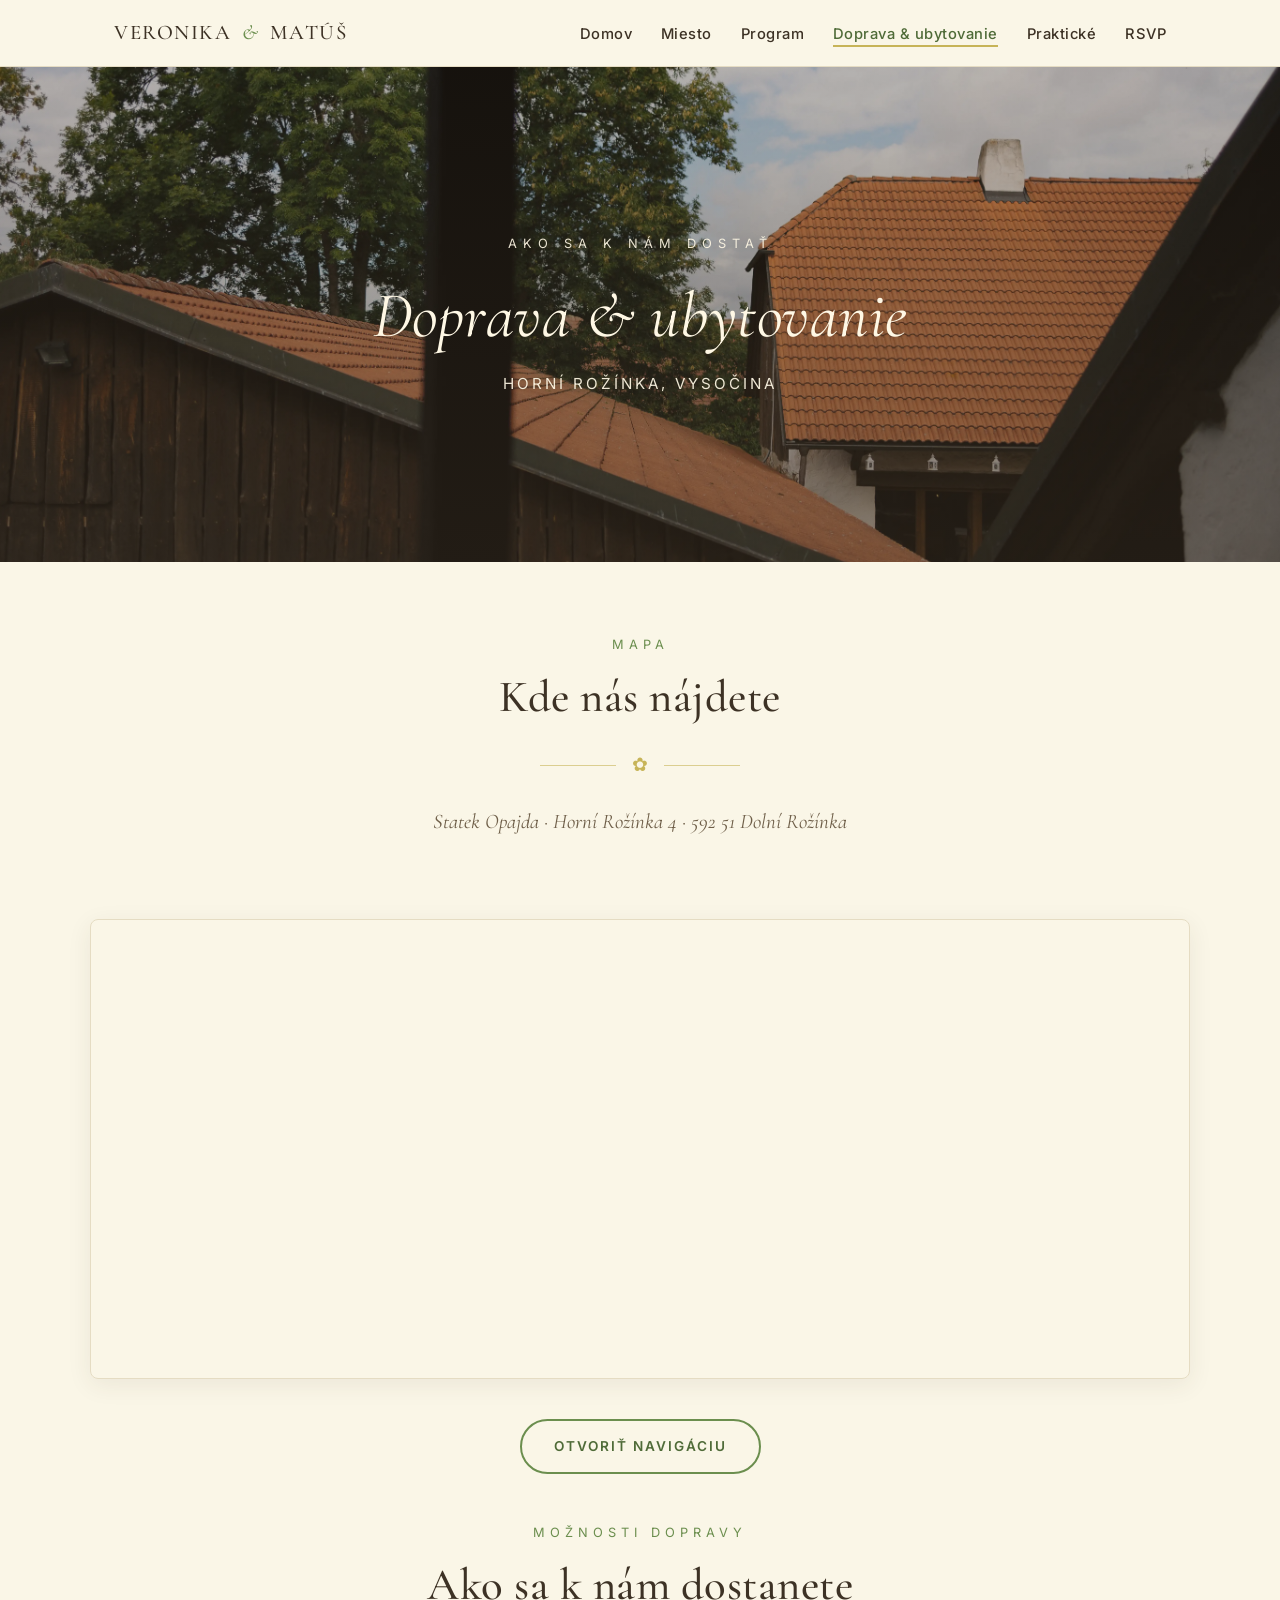
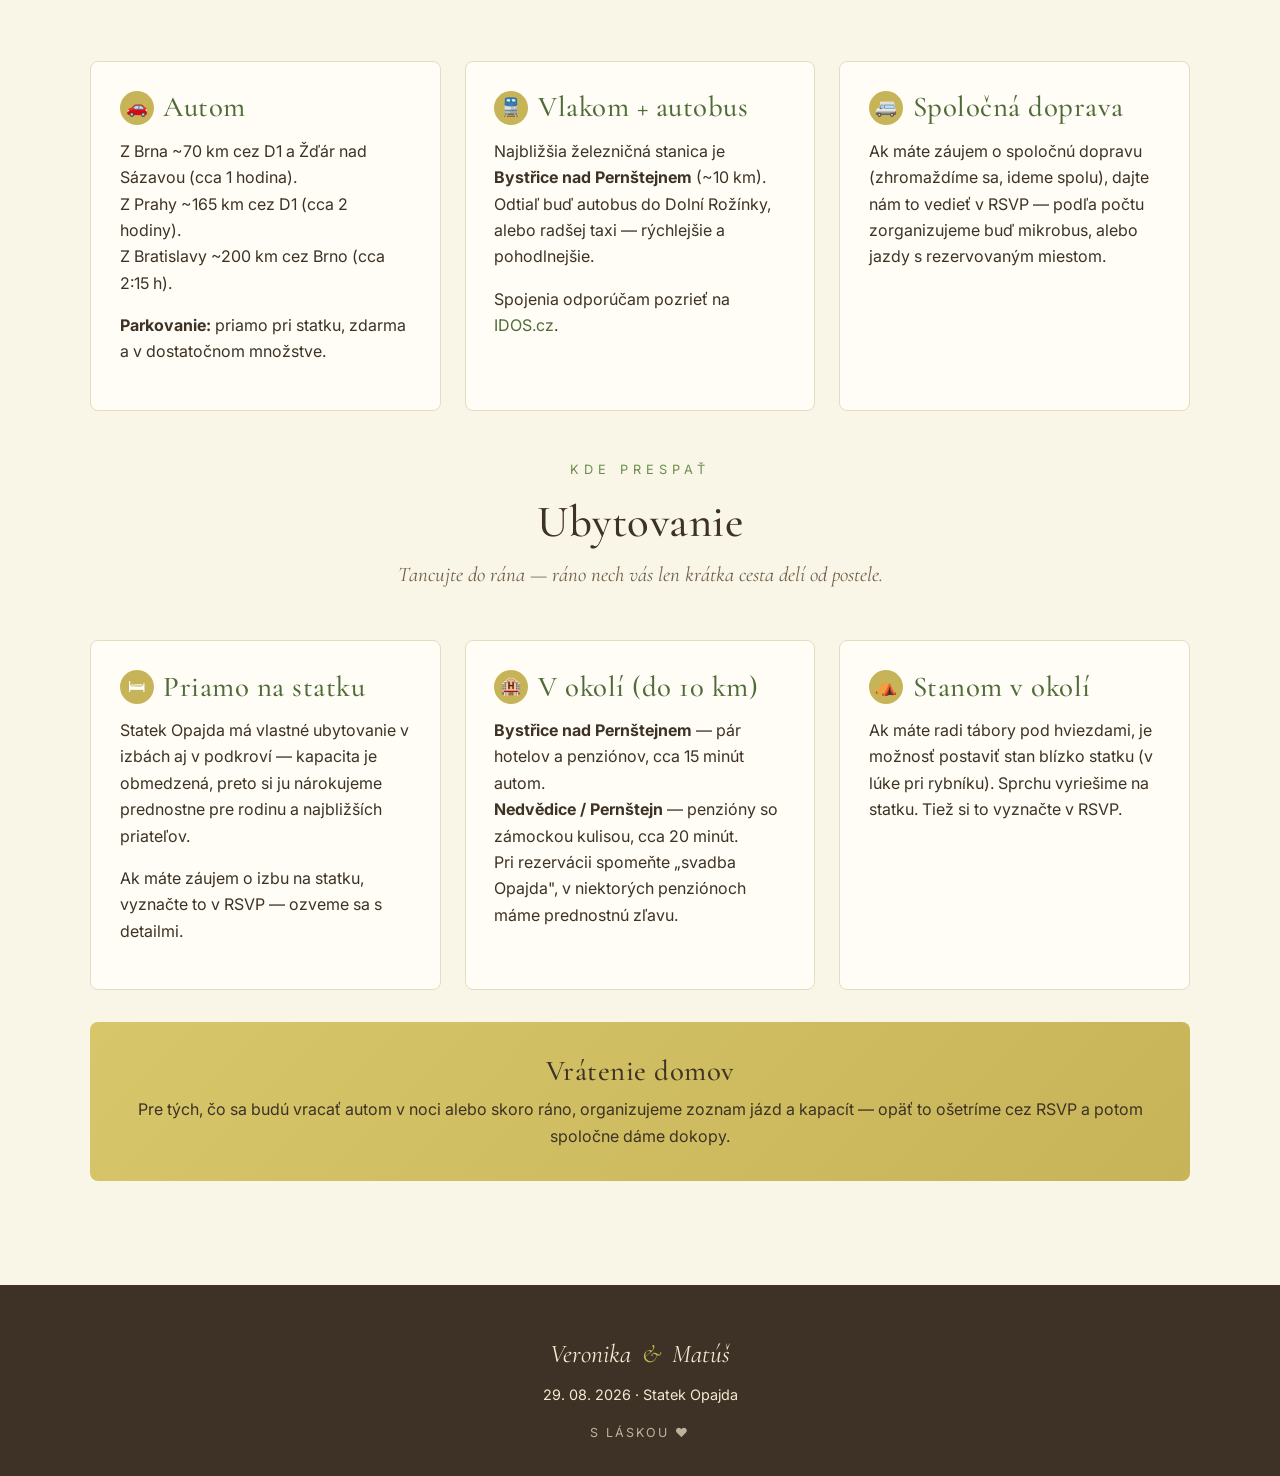
==== doprava.html @ fc2436f7 "first commit" ====
<!DOCTYPE html>
<html lang="sk">
<head>
<meta charset="UTF-8">
<meta name="viewport" content="width=device-width, initial-scale=1.0">
<title>Doprava & ubytovanie — Veronika & Matúš</title>
<link rel="preconnect" href="https://fonts.googleapis.com">
<link rel="preconnect" href="https://fonts.gstatic.com" crossorigin>
<link href="https://fonts.googleapis.com/css2?family=Cormorant+Garamond:ital,wght@0,400;0,500;0,600;1,400;1,500&family=Inter:wght@400;500;600&display=swap" rel="stylesheet">
<link rel="stylesheet" href="assets/style.css">
</head>
<body>

<nav class="nav">
  <div class="nav-inner">
    <a href="index.html" class="nav-logo">Veronika <span class="amp">&</span> Matúš</a>
    <button class="nav-toggle" aria-label="Menu"><span></span><span></span><span></span></button>
    <ul class="nav-links">
      <li><a href="index.html">Domov</a></li>
      <li><a href="miesto.html">Miesto</a></li>
      <li><a href="program.html">Program</a></li>
      <li><a href="doprava.html" class="active">Doprava & ubytovanie</a></li>
      <li><a href="praktike.html">Praktické</a></li>
      <li><a href="rsvp.html">RSVP</a></li>
    </ul>
  </div>
</nav>

<header class="hero inner">
  <div class="hero-bg" style="background-image: url('Opajda_files/Opajda_files/211.webp');"></div>
  <div class="hero-content">
    <div class="eyebrow">Ako sa k nám dostať</div>
    <h1>Doprava & ubytovanie</h1>
    <div class="location-tag">Horní Rožínka, Vysočina</div>
  </div>
</header>

<section>
  <div class="section-inner">
    <div class="section-head">
      <span class="eyebrow">Mapa</span>
      <h2>Kde nás nájdete</h2>
      <div class="divider"><span>✿</span></div>
      <p class="lead">Statek Opajda · Horní Rožínka 4 · 592 51 Dolní Rožínka</p>
    </div>

    <iframe
      class="map-frame"
      src="https://www.google.com/maps?q=Statek+Opajda,+Horn%C3%AD+Ro%C5%BE%C3%ADnka+4,+592+51&output=embed"
      loading="lazy"
      referrerpolicy="no-referrer-when-downgrade"
      title="Statek Opajda na mape">
    </iframe>

    <p class="center">
      <a href="https://www.google.com/maps/dir/?api=1&destination=Statek+Opajda+Horn%C3%AD+Ro%C5%BE%C3%ADnka+4" target="_blank" rel="noopener" class="btn btn-outline">Otvoriť navigáciu</a>
    </p>

    <div class="section-head mt-3">
      <span class="eyebrow">Možnosti dopravy</span>
      <h2>Ako sa k nám dostanete</h2>
    </div>

    <div class="info-grid">

      <div class="info-block">
        <h3><span class="icon">🚗</span> Autom</h3>
        <p>
          Z Brna ~70 km cez D1 a Žďár nad Sázavou (cca 1 hodina).<br>
          Z Prahy ~165 km cez D1 (cca 2 hodiny).<br>
          Z Bratislavy ~200 km cez Brno (cca 2:15 h).
        </p>
        <p><strong>Parkovanie:</strong> priamo pri statku, zdarma a v dostatočnom množstve.</p>
      </div>

      <div class="info-block">
        <h3><span class="icon">🚆</span> Vlakom + autobus</h3>
        <p>
          Najbližšia železničná stanica je <strong>Bystřice nad Pernštejnem</strong>
          (~10 km). Odtiaľ buď autobus do Dolní Rožínky, alebo radšej taxi —
          rýchlejšie a pohodlnejšie.
        </p>
        <p>Spojenia odporúčam pozrieť na <a href="https://idos.cz" target="_blank" rel="noopener">IDOS.cz</a>.</p>
      </div>

      <div class="info-block">
        <h3><span class="icon">🚐</span> Spoločná doprava</h3>
        <p>
          Ak máte záujem o spoločnú dopravu (zhromaždíme sa, ideme spolu), dajte
          nám to vedieť v RSVP — podľa počtu zorganizujeme buď mikrobus,
          alebo jazdy s rezervovaným miestom.
        </p>
      </div>

    </div>

    <div class="section-head mt-3">
      <span class="eyebrow">Kde prespať</span>
      <h2>Ubytovanie</h2>
      <p class="lead">Tancujte do rána — ráno nech vás len krátka cesta delí od postele.</p>
    </div>

    <div class="info-grid">

      <div class="info-block">
        <h3><span class="icon">🛏</span> Priamo na statku</h3>
        <p>
          Statek Opajda má vlastné ubytovanie v izbách aj v podkroví — kapacita
          je obmedzená, preto si ju nárokujeme prednostne pre rodinu
          a najbližších priateľov.
        </p>
        <p>Ak máte záujem o izbu na statku, vyznačte to v RSVP — ozveme sa s detailmi.</p>
      </div>

      <div class="info-block">
        <h3><span class="icon">🏨</span> V okolí (do 10 km)</h3>
        <p>
          <strong>Bystřice nad Pernštejnem</strong> — pár hotelov a penziónov, cca 15 minút autom.<br>
          <strong>Nedvědice / Pernštejn</strong> — penzióny so zámockou kulisou, cca 20 minút.<br>
          Pri rezervácii spomeňte „svadba Opajda", v niektorých penziónoch máme prednostnú zľavu.
        </p>
      </div>

      <div class="info-block">
        <h3><span class="icon">⛺</span> Stanom v okolí</h3>
        <p>
          Ak máte radi tábory pod hviezdami, je možnosť postaviť stan blízko statku
          (v lúke pri rybníku). Sprchu vyriešime na statku. Tiež si to vyznačte v RSVP.
        </p>
      </div>

    </div>

    <div class="callout mt-3">
      <h3>Vrátenie domov</h3>
      <p>Pre tých, čo sa budú vracať autom v noci alebo skoro ráno, organizujeme zoznam jázd a kapacít — opäť to ošetríme cez RSVP a potom spoločne dáme dokopy.</p>
    </div>
  </div>
</section>

<footer>
  <div class="names">Veronika <span class="amp">&</span> Matúš</div>
  <div>29. 08. 2026 · Statek Opajda</div>
  <div class="small">S láskou ♥</div>
</footer>

<script src="assets/script.js"></script>
</body>
</html>
---- assets/style.css ----
/* ============================================
   SVADBA ANNA & TOMÁŠ — 29.8.2026 — STATEK OPAJDA
   Paleta: lúka + slnko (krémová / žltá / zelená)
   ============================================ */

:root {
  --bg:        #FAF6E7;
  --surface:   #FFFDF5;
  --accent-1:  #C7B458;   /* slnečná žltá */
  --accent-1-dark: #A8953F;
  --accent-2:  #6B8E4E;   /* lúčna zeleň */
  --accent-2-dark: #4F6B38;
  --text:      #3D3225;
  --text-soft: #6E5E48;
  --border:    #E5DCC3;
  --shadow:    0 6px 24px rgba(61, 50, 37, 0.08);
  --radius:    8px;
  --maxw:      1100px;

  --font-head: 'Cormorant Garamond', 'Georgia', serif;
  --font-body: 'Inter', -apple-system, BlinkMacSystemFont, 'Segoe UI', sans-serif;
}

* { box-sizing: border-box; }

html { scroll-behavior: smooth; }

body {
  margin: 0;
  font-family: var(--font-body);
  color: var(--text);
  background: var(--bg);
  line-height: 1.65;
  font-size: 16px;
  -webkit-font-smoothing: antialiased;
}

h1, h2, h3, h4 {
  font-family: var(--font-head);
  font-weight: 500;
  color: var(--text);
  letter-spacing: 0.5px;
  margin: 0 0 0.6em 0;
  line-height: 1.2;
}

h1 { font-size: clamp(2.2rem, 5vw, 4rem); }
h2 { font-size: clamp(1.8rem, 3.5vw, 2.8rem); }
h3 { font-size: clamp(1.3rem, 2.5vw, 1.8rem); }

p { margin: 0 0 1em 0; }

a { color: var(--accent-2-dark); text-decoration: none; transition: color .2s; }
a:hover { color: var(--accent-1-dark); }

img { max-width: 100%; display: block; }

/* ============ NAVBAR ============ */
.nav {
  position: sticky;
  top: 0;
  z-index: 100;
  background: rgba(250, 246, 231, 0.95);
  backdrop-filter: blur(10px);
  border-bottom: 1px solid var(--border);
}
.nav-inner {
  max-width: var(--maxw);
  margin: 0 auto;
  padding: 1rem 1.5rem;
  display: flex;
  justify-content: space-between;
  align-items: center;
  gap: 2rem;
}
.nav-logo {
  font-family: var(--font-head);
  font-size: 1.3rem;
  font-weight: 500;
  color: var(--text);
  letter-spacing: 1.5px;
  text-transform: uppercase;
}
.nav-logo .amp { color: var(--accent-2); font-style: italic; padding: 0 .2em; }
.nav-links {
  display: flex;
  list-style: none;
  margin: 0;
  padding: 0;
  gap: 1.8rem;
}
.nav-links a {
  color: var(--text);
  font-size: 0.92rem;
  font-weight: 500;
  letter-spacing: 0.5px;
  position: relative;
  padding-bottom: 4px;
}
.nav-links a.active,
.nav-links a:hover {
  color: var(--accent-2-dark);
}
.nav-links a.active::after {
  content: '';
  position: absolute;
  left: 0; right: 0; bottom: 0;
  height: 2px;
  background: var(--accent-1);
}
.nav-toggle {
  display: none;
  background: none;
  border: none;
  cursor: pointer;
  padding: 8px;
  color: var(--text);
}
.nav-toggle span {
  display: block;
  width: 24px;
  height: 2px;
  background: var(--text);
  margin: 5px 0;
  transition: 0.3s;
}

@media (max-width: 820px) {
  .nav-links {
    position: fixed;
    top: 64px;
    left: 0; right: 0;
    flex-direction: column;
    background: var(--surface);
    padding: 1.5rem;
    gap: 1.2rem;
    border-bottom: 1px solid var(--border);
    transform: translateY(-150%);
    transition: transform .3s ease;
  }
  .nav-links.open { transform: translateY(0); }
  .nav-toggle { display: block; }
}

/* ============ HERO ============ */
.hero {
  position: relative;
  min-height: 92vh;
  display: flex;
  align-items: center;
  justify-content: center;
  text-align: center;
  color: #FFF8E5;
  overflow: hidden;
}
.hero-bg {
  position: absolute;
  inset: 0;
  background-size: cover;
  background-position: center;
  z-index: -2;
}
.hero::before {
  content: '';
  position: absolute;
  inset: 0;
  background: linear-gradient(180deg,
    rgba(61, 50, 37, 0.35) 0%,
    rgba(61, 50, 37, 0.55) 100%);
  z-index: -1;
}
.hero-content {
  padding: 2rem 1.5rem;
  max-width: 800px;
}
.hero .eyebrow {
  font-family: var(--font-body);
  text-transform: uppercase;
  letter-spacing: 6px;
  font-size: 0.8rem;
  margin-bottom: 1.5rem;
  opacity: 0.9;
}
.hero h1 {
  color: #FFF8E5;
  font-style: italic;
  font-weight: 400;
  margin-bottom: 1rem;
}
.hero h1 .amp {
  color: var(--accent-1);
  font-size: 1.2em;
  padding: 0 0.15em;
}
.hero .date {
  font-family: var(--font-head);
  font-size: clamp(1.5rem, 3vw, 2.2rem);
  letter-spacing: 8px;
  margin: 1.5rem 0;
  padding: 0.6rem 0;
  border-top: 1px solid rgba(255, 248, 229, 0.5);
  border-bottom: 1px solid rgba(255, 248, 229, 0.5);
  display: inline-block;
  padding-left: 1.5rem;
  padding-right: 1.5rem;
}
.hero .location-tag {
  font-size: 0.95rem;
  letter-spacing: 3px;
  text-transform: uppercase;
  opacity: 0.92;
}
.scroll-cue {
  position: absolute;
  bottom: 24px;
  left: 50%;
  transform: translateX(-50%);
  color: #FFF8E5;
  font-size: 0.75rem;
  letter-spacing: 3px;
  text-transform: uppercase;
  opacity: 0.7;
  animation: bounce 2s infinite;
}
@keyframes bounce {
  0%, 100% { transform: translateX(-50%) translateY(0); }
  50% { transform: translateX(-50%) translateY(8px); }
}

/* Hero variant for inner pages (shorter) */
.hero.inner {
  min-height: 55vh;
}

/* ============ COUNTDOWN ============ */
.countdown-wrap {
  background: var(--surface);
  padding: 4rem 1.5rem;
  text-align: center;
  border-bottom: 1px solid var(--border);
}
.countdown-wrap .label {
  font-family: var(--font-head);
  font-style: italic;
  font-size: 1.4rem;
  color: var(--text-soft);
  margin-bottom: 2rem;
}
.countdown {
  display: flex;
  justify-content: center;
  gap: 1.5rem;
  flex-wrap: wrap;
}
.countdown-unit {
  min-width: 100px;
  padding: 1.2rem 0.5rem;
  background: var(--bg);
  border: 1px solid var(--border);
  border-radius: var(--radius);
}
.countdown-unit .num {
  font-family: var(--font-head);
  font-size: clamp(2rem, 5vw, 3rem);
  font-weight: 500;
  color: var(--accent-2-dark);
  line-height: 1;
  display: block;
}
.countdown-unit .lbl {
  font-size: 0.78rem;
  letter-spacing: 2px;
  text-transform: uppercase;
  color: var(--text-soft);
  margin-top: 0.6rem;
  display: block;
}

/* ============ SECTIONS ============ */
section {
  padding: 4.5rem 1.5rem;
}
.section-inner {
  max-width: var(--maxw);
  margin: 0 auto;
}
.section-head {
  text-align: center;
  margin-bottom: 3rem;
}
.section-head .eyebrow {
  display: block;
  text-transform: uppercase;
  letter-spacing: 5px;
  font-size: 0.8rem;
  color: var(--accent-2);
  margin-bottom: 1rem;
}
.section-head h2 {
  margin-bottom: 0.5rem;
}
.section-head .lead {
  color: var(--text-soft);
  font-style: italic;
  font-family: var(--font-head);
  font-size: 1.3rem;
  max-width: 600px;
  margin: 0 auto;
}

/* Decorative divider */
.divider {
  display: flex;
  align-items: center;
  justify-content: center;
  margin: 1.5rem auto;
  max-width: 200px;
  color: var(--accent-1);
}
.divider::before, .divider::after {
  content: '';
  flex: 1;
  height: 1px;
  background: var(--accent-1);
  opacity: 0.6;
}
.divider span { padding: 0 1rem; font-size: 1.2rem; }

/* ============ CARDS (preview on home) ============ */
.cards {
  display: grid;
  grid-template-columns: repeat(auto-fit, minmax(260px, 1fr));
  gap: 1.5rem;
}
.card {
  background: var(--surface);
  border: 1px solid var(--border);
  border-radius: var(--radius);
  overflow: hidden;
  transition: transform .25s, box-shadow .25s;
  display: flex;
  flex-direction: column;
}
.card:hover {
  transform: translateY(-4px);
  box-shadow: var(--shadow);
}
.card-img {
  aspect-ratio: 4 / 3;
  background-size: cover;
  background-position: center;
}
.card-body {
  padding: 1.5rem;
}
.card h3 {
  margin-bottom: 0.4rem;
  color: var(--accent-2-dark);
}
.card p {
  color: var(--text-soft);
  font-size: 0.95rem;
}
.card-link {
  display: inline-block;
  margin-top: 0.8rem;
  font-size: 0.85rem;
  letter-spacing: 2px;
  text-transform: uppercase;
  color: var(--accent-2-dark);
  font-weight: 600;
}
.card-link::after {
  content: ' →';
  transition: padding .2s;
}
.card-link:hover::after { padding-left: 4px; }

/* ============ MIESTO – two-column layout ============ */
.two-col {
  display: grid;
  grid-template-columns: 1fr 1fr;
  gap: 3rem;
  align-items: center;
}
.two-col.reverse > :first-child { order: 2; }
.two-col img,
.two-col .img-block {
  width: 100%;
  border-radius: var(--radius);
  box-shadow: var(--shadow);
  aspect-ratio: 4 / 3;
  object-fit: cover;
  background-size: cover;
  background-position: center;
}
@media (max-width: 760px) {
  .two-col { grid-template-columns: 1fr; gap: 2rem; }
  .two-col.reverse > :first-child { order: 0; }
}

.fact-list {
  list-style: none;
  padding: 0;
  margin: 1.5rem 0 0 0;
}
.fact-list li {
  padding: 0.7rem 0;
  border-bottom: 1px dashed var(--border);
  display: flex;
  gap: 1rem;
}
.fact-list li:last-child { border-bottom: 0; }
.fact-list .key {
  flex: 0 0 130px;
  font-size: 0.78rem;
  letter-spacing: 2px;
  text-transform: uppercase;
  color: var(--accent-2);
  font-weight: 600;
  padding-top: 2px;
}
.fact-list .val { color: var(--text); }

/* ============ TIMELINE (program) ============ */
.timeline {
  position: relative;
  max-width: 720px;
  margin: 0 auto;
  padding-left: 0;
}
.timeline::before {
  content: '';
  position: absolute;
  left: 110px;
  top: 12px;
  bottom: 12px;
  width: 2px;
  background: var(--accent-1);
  opacity: 0.5;
}
.timeline-item {
  position: relative;
  display: grid;
  grid-template-columns: 110px 1fr;
  gap: 2rem;
  padding: 1.3rem 0;
}
.timeline-time {
  font-family: var(--font-head);
  font-size: 1.6rem;
  color: var(--accent-2-dark);
  font-weight: 500;
  text-align: right;
  padding-right: 0.5rem;
  position: relative;
}
.timeline-time::after {
  content: '';
  position: absolute;
  right: -7px;
  top: 12px;
  width: 12px;
  height: 12px;
  border-radius: 50%;
  background: var(--accent-1);
  border: 3px solid var(--bg);
  z-index: 1;
}
.timeline-body h3 {
  margin: 0 0 0.3rem 0;
  font-size: 1.3rem;
  color: var(--text);
}
.timeline-body p {
  color: var(--text-soft);
  font-size: 0.95rem;
  margin: 0;
}

@media (max-width: 560px) {
  .timeline::before { left: 70px; }
  .timeline-item { grid-template-columns: 70px 1fr; gap: 1.2rem; }
  .timeline-time { font-size: 1.2rem; }
}

/* ============ MAP ============ */
.map-frame {
  width: 100%;
  height: 460px;
  border: 1px solid var(--border);
  border-radius: var(--radius);
  box-shadow: var(--shadow);
  margin: 2rem 0;
}

/* ============ TRANSPORT / ACCOMMODATION ============ */
.info-grid {
  display: grid;
  grid-template-columns: repeat(auto-fit, minmax(280px, 1fr));
  gap: 1.5rem;
  margin-top: 2rem;
}
.info-block {
  background: var(--surface);
  border: 1px solid var(--border);
  border-radius: var(--radius);
  padding: 1.8rem;
}
.info-block h3 {
  color: var(--accent-2-dark);
  margin-bottom: 0.8rem;
  display: flex;
  align-items: center;
  gap: 0.6rem;
}
.info-block .icon {
  display: inline-flex;
  align-items: center;
  justify-content: center;
  width: 34px;
  height: 34px;
  border-radius: 50%;
  background: var(--accent-1);
  color: #fff;
  font-size: 1.1rem;
}

/* ============ GALLERY ============ */
.gallery {
  display: grid;
  grid-template-columns: repeat(auto-fill, minmax(220px, 1fr));
  gap: 1rem;
  grid-auto-rows: 220px;
}
.gallery-item {
  background-size: cover;
  background-position: center;
  border-radius: var(--radius);
  transition: transform .3s;
  cursor: zoom-in;
}
.gallery-item:hover {
  transform: scale(1.02);
}
.gallery-item.tall { grid-row: span 2; }
.gallery-item.wide { grid-column: span 2; }
@media (max-width: 600px) {
  .gallery-item.wide { grid-column: span 1; }
  .gallery { grid-auto-rows: 180px; }
}

/* ============ BUTTONS ============ */
.btn {
  display: inline-block;
  padding: 0.9rem 2rem;
  background: var(--accent-2);
  color: #FFF8E5;
  border-radius: 999px;
  font-weight: 600;
  letter-spacing: 2px;
  text-transform: uppercase;
  font-size: 0.85rem;
  border: 2px solid var(--accent-2);
  transition: all .25s;
  cursor: pointer;
}
.btn:hover {
  background: var(--accent-2-dark);
  border-color: var(--accent-2-dark);
  color: #FFF8E5;
  transform: translateY(-2px);
  box-shadow: var(--shadow);
}
.btn-outline {
  background: transparent;
  color: var(--accent-2-dark);
}
.btn-outline:hover {
  background: var(--accent-2);
  color: #FFF8E5;
}
.btn-big {
  padding: 1.2rem 3rem;
  font-size: 1rem;
}

/* ============ RSVP page ============ */
.rsvp-hero {
  text-align: center;
  padding: 5rem 1.5rem 3rem;
}
.rsvp-deadline {
  display: inline-block;
  padding: 0.5rem 1.2rem;
  background: var(--accent-1);
  color: #fff;
  border-radius: 999px;
  font-size: 0.85rem;
  letter-spacing: 2px;
  text-transform: uppercase;
  margin-bottom: 2rem;
}
.questions-list {
  max-width: 720px;
  margin: 2rem auto 0;
  padding: 0;
  list-style: none;
  counter-reset: q;
}
.questions-list li {
  counter-increment: q;
  padding: 1.2rem 1.2rem 1.2rem 4rem;
  position: relative;
  background: var(--surface);
  border: 1px solid var(--border);
  border-radius: var(--radius);
  margin-bottom: 0.8rem;
}
.questions-list li::before {
  content: counter(q);
  position: absolute;
  left: 1.2rem;
  top: 1rem;
  width: 32px;
  height: 32px;
  border-radius: 50%;
  background: var(--accent-2);
  color: #FFF8E5;
  font-family: var(--font-head);
  font-size: 1.05rem;
  display: flex;
  align-items: center;
  justify-content: center;
}
.questions-list strong { display: block; margin-bottom: 0.2rem; }
.questions-list .hint {
  font-size: 0.88rem;
  color: var(--text-soft);
  font-style: italic;
}

/* ============ FOOTER ============ */
footer {
  text-align: center;
  padding: 3rem 1.5rem 2rem;
  background: #3D3225;
  color: #F2EBD0;
  font-size: 0.9rem;
}
footer .names {
  font-family: var(--font-head);
  font-size: 1.6rem;
  font-style: italic;
  margin-bottom: 0.5rem;
}
footer .amp { color: var(--accent-1); padding: 0 0.2em; }
footer .small {
  font-size: 0.78rem;
  opacity: 0.7;
  letter-spacing: 2px;
  text-transform: uppercase;
  margin-top: 1rem;
}

/* ============ UTIL ============ */
.center { text-align: center; }
.mt-2 { margin-top: 2rem; }
.mt-3 { margin-top: 3rem; }
.alt-bg { background: var(--surface); }

.callout {
  background: var(--accent-1);
  background: linear-gradient(135deg, #D8C66A 0%, #C7B458 100%);
  color: var(--text);
  padding: 2rem;
  border-radius: var(--radius);
  text-align: center;
  margin: 2rem 0;
}
.callout h3 { color: var(--text); margin-bottom: 0.5rem; }
.callout p { margin: 0; }
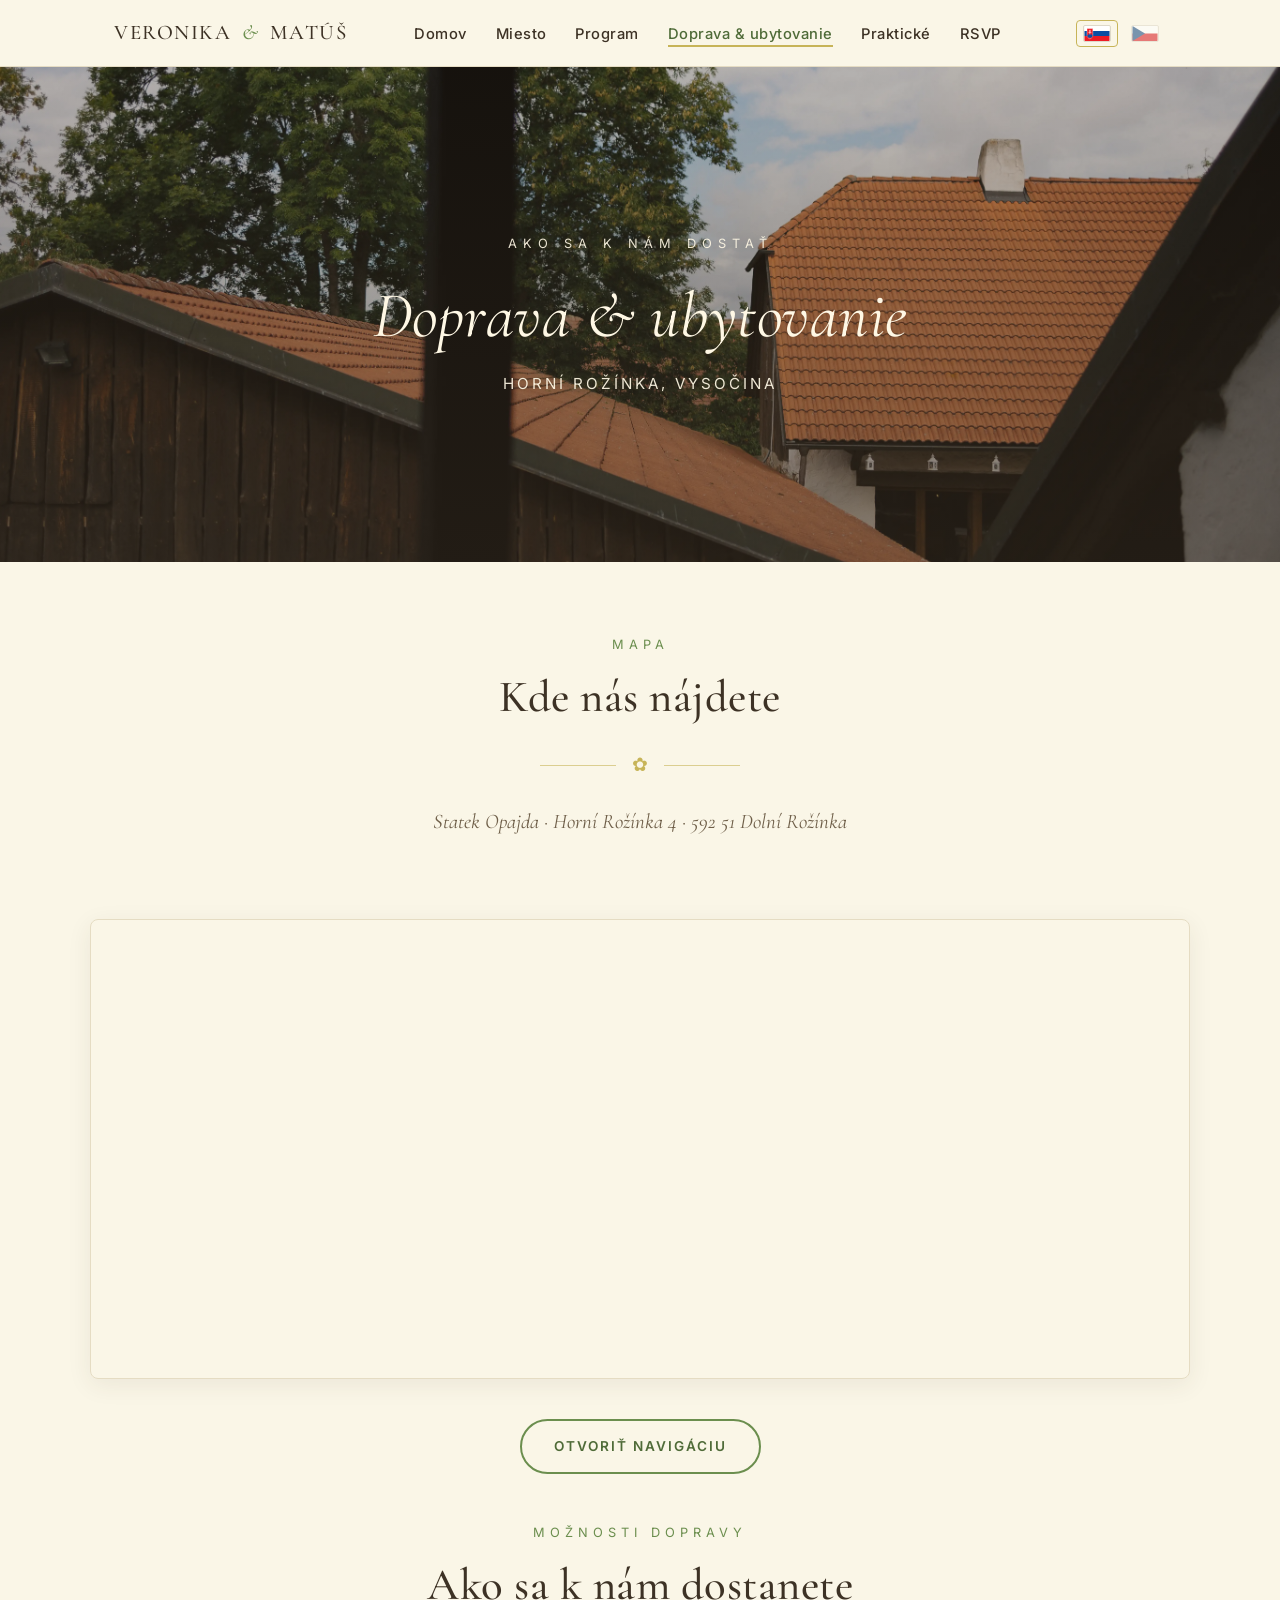
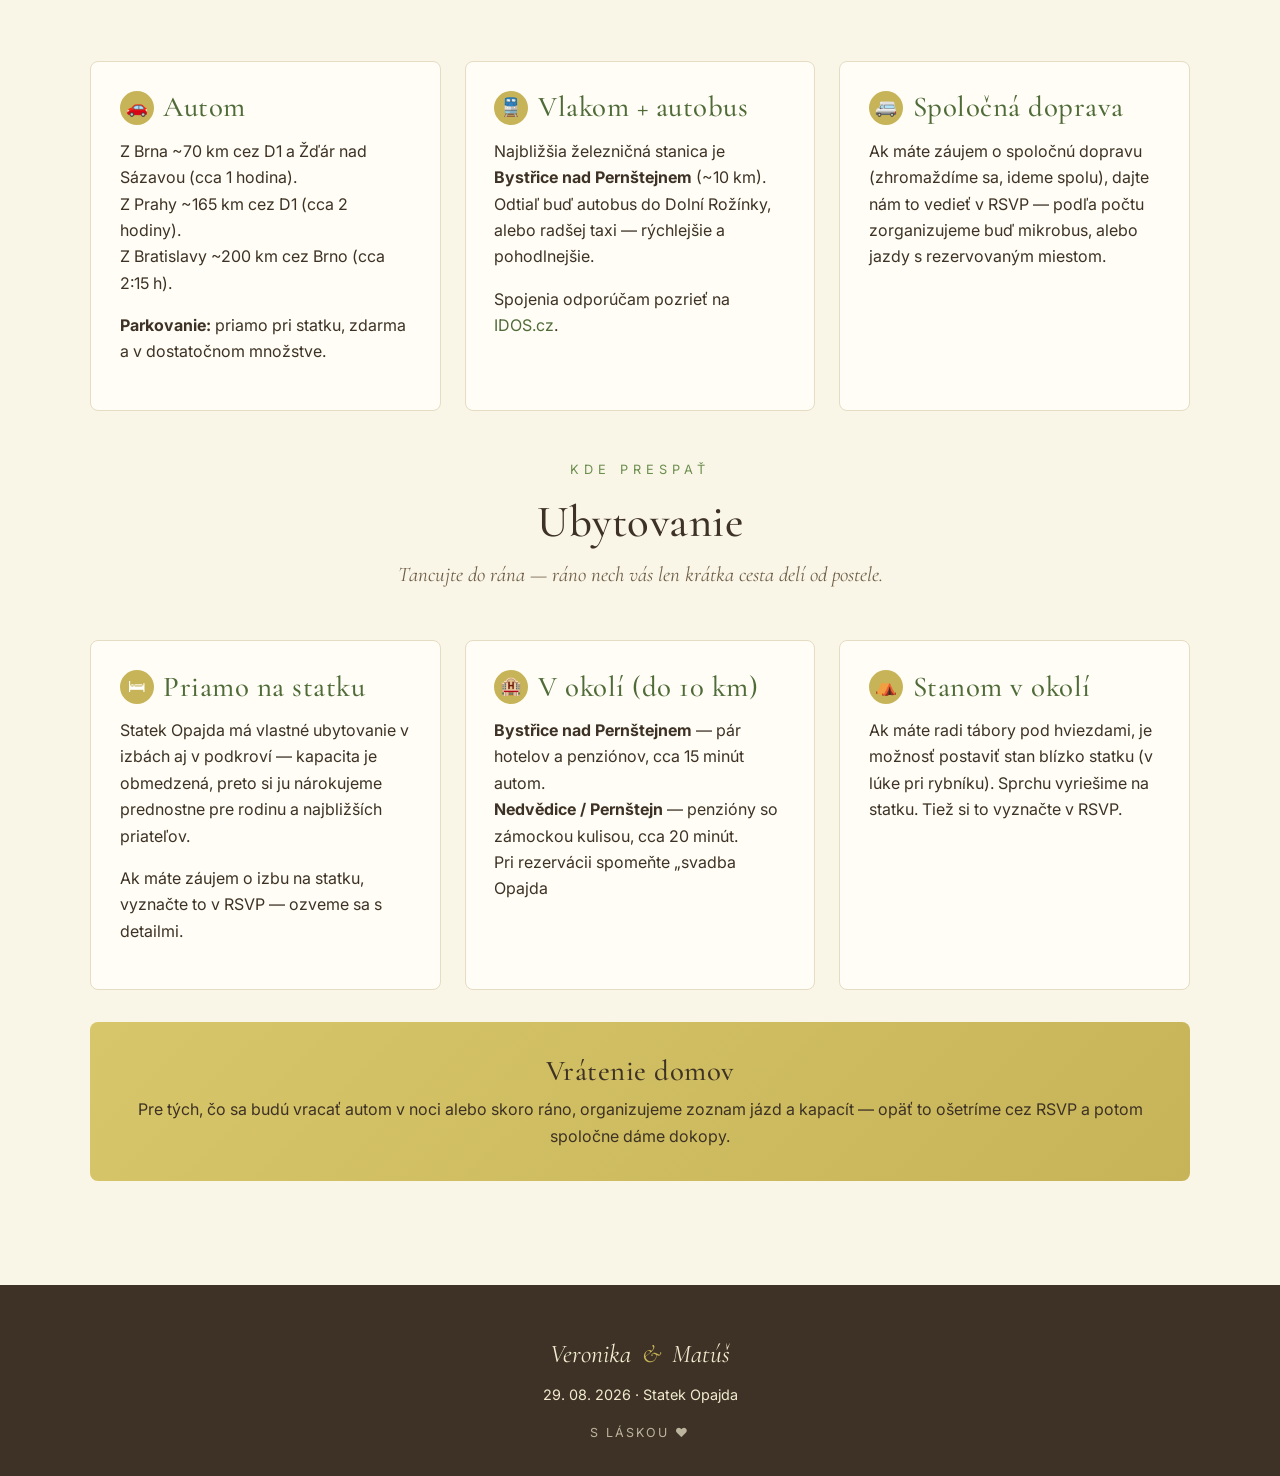
==== commit 8e35680c: "added language support" ====
--- a/doprava.html
+++ b/doprava.html
@@ -3,7 +3,8 @@
 <head>
 <meta charset="UTF-8">
 <meta name="viewport" content="width=device-width, initial-scale=1.0">
-<title>Doprava & ubytovanie — Veronika & Matúš</title>
+<title data-sk="Doprava & ubytovanie — Veronika & Matúš"
+       data-cs="Doprava & ubytování — Veronika & Matúš">Doprava & ubytovanie — Veronika & Matúš</title>
 <link rel="preconnect" href="https://fonts.googleapis.com">
 <link rel="preconnect" href="https://fonts.gstatic.com" crossorigin>
 <link href="https://fonts.googleapis.com/css2?family=Cormorant+Garamond:ital,wght@0,400;0,500;0,600;1,400;1,500&family=Inter:wght@400;500;600&display=swap" rel="stylesheet">
@@ -16,32 +17,57 @@
     <a href="index.html" class="nav-logo">Veronika <span class="amp">&</span> Matúš</a>
     <button class="nav-toggle" aria-label="Menu"><span></span><span></span><span></span></button>
     <ul class="nav-links">
-      <li><a href="index.html">Domov</a></li>
-      <li><a href="miesto.html">Miesto</a></li>
-      <li><a href="program.html">Program</a></li>
-      <li><a href="doprava.html" class="active">Doprava & ubytovanie</a></li>
-      <li><a href="praktike.html">Praktické</a></li>
-      <li><a href="rsvp.html">RSVP</a></li>
+      <li><a href="index.html" data-sk="Domov" data-cs="Domů">Domov</a></li>
+      <li><a href="miesto.html" data-sk="Miesto" data-cs="Místo">Miesto</a></li>
+      <li><a href="program.html" data-sk="Program" data-cs="Program">Program</a></li>
+      <li><a href="doprava.html" class="active" data-sk="Doprava & ubytovanie" data-cs="Doprava & ubytování">Doprava & ubytovanie</a></li>
+      <li><a href="prakticke.html" data-sk="Praktické" data-cs="Praktické">Praktické</a></li>
+      <li><a href="rsvp.html" data-sk="RSVP" data-cs="RSVP">RSVP</a></li>
     </ul>
+    <div class="lang-switch">
+      <button class="lang-btn" data-lang="sk" aria-label="Slovenčina" aria-pressed="true">
+        <svg viewBox="0 0 30 18" width="28" height="17" aria-hidden="true">
+          <rect width="30" height="6" y="0" fill="#fff"/>
+          <rect width="30" height="6" y="6" fill="#0b4ea2"/>
+          <rect width="30" height="6" y="12" fill="#ee1c25"/>
+          <path d="M 3 3 L 10 3 L 10 11 C 10 13.5 8.2 14.8 6.5 15.5 C 4.8 14.8 3 13.5 3 11 Z" fill="#ee1c25" stroke="#fff" stroke-width="0.45"/>
+          <path d="M 3.6 11 C 4.2 9.5 4.9 9.5 5.4 10.8 C 5.9 8.8 7.1 8.8 7.6 10.8 C 8.1 9.5 8.8 9.5 9.4 11 L 9.4 13.5 C 8 14.3 5 14.3 3.6 13.5 Z" fill="#0b4ea2"/>
+          <g fill="#fff">
+            <rect x="6.18" y="4.5" width="0.65" height="5.5"/>
+            <rect x="5.2" y="5.7" width="2.6" height="0.6"/>
+            <rect x="4.7" y="7.2" width="3.6" height="0.6"/>
+          </g>
+        </svg>
+      </button>
+      <button class="lang-btn" data-lang="cs" aria-label="Čeština" aria-pressed="false">
+        <svg viewBox="0 0 30 18" width="28" height="17" aria-hidden="true">
+          <rect width="30" height="9" y="0" fill="#fff"/>
+          <rect width="30" height="9" y="9" fill="#d7141a"/>
+          <polygon points="0,0 15,9 0,18" fill="#11457e"/>
+        </svg>
+      </button>
+    </div>
   </div>
 </nav>
 
 <header class="hero inner">
   <div class="hero-bg" style="background-image: url('Opajda_files/Opajda_files/211.webp');"></div>
   <div class="hero-content">
-    <div class="eyebrow">Ako sa k nám dostať</div>
-    <h1>Doprava & ubytovanie</h1>
-    <div class="location-tag">Horní Rožínka, Vysočina</div>
+    <div class="eyebrow" data-sk="Ako sa k nám dostať" data-cs="Jak se k nám dostat">Ako sa k nám dostať</div>
+    <h1 data-sk="Doprava & ubytovanie" data-cs="Doprava & ubytování">Doprava & ubytovanie</h1>
+    <div class="location-tag" data-sk="Horní Rožínka, Vysočina" data-cs="Horní Rožínka, Vysočina">Horní Rožínka, Vysočina</div>
   </div>
 </header>
 
 <section>
   <div class="section-inner">
     <div class="section-head">
-      <span class="eyebrow">Mapa</span>
-      <h2>Kde nás nájdete</h2>
+      <span class="eyebrow" data-sk="Mapa" data-cs="Mapa">Mapa</span>
+      <h2 data-sk="Kde nás nájdete" data-cs="Kde nás najdete">Kde nás nájdete</h2>
       <div class="divider"><span>✿</span></div>
-      <p class="lead">Statek Opajda · Horní Rožínka 4 · 592 51 Dolní Rožínka</p>
+      <p class="lead"
+         data-sk="Statek Opajda · Horní Rožínka 4 · 592 51 Dolní Rožínka"
+         data-cs="Statek Opajda · Horní Rožínka 4 · 592 51 Dolní Rožínka">Statek Opajda · Horní Rožínka 4 · 592 51 Dolní Rožínka</p>
     </div>
 
     <iframe
@@ -53,39 +79,48 @@
     </iframe>
 
     <p class="center">
-      <a href="https://www.google.com/maps/dir/?api=1&destination=Statek+Opajda+Horn%C3%AD+Ro%C5%BE%C3%ADnka+4" target="_blank" rel="noopener" class="btn btn-outline">Otvoriť navigáciu</a>
+      <a href="https://www.google.com/maps/dir/?api=1&destination=Statek+Opajda+Horn%C3%AD+Ro%C5%BE%C3%ADnka+4" target="_blank" rel="noopener" class="btn btn-outline"
+         data-sk="Otvoriť navigáciu" data-cs="Otevřít navigaci">Otvoriť navigáciu</a>
     </p>
 
     <div class="section-head mt-3">
-      <span class="eyebrow">Možnosti dopravy</span>
-      <h2>Ako sa k nám dostanete</h2>
+      <span class="eyebrow" data-sk="Možnosti dopravy" data-cs="Možnosti dopravy">Možnosti dopravy</span>
+      <h2 data-sk="Ako sa k nám dostanete" data-cs="Jak se k nám dostanete">Ako sa k nám dostanete</h2>
     </div>
 
     <div class="info-grid">
 
       <div class="info-block">
-        <h3><span class="icon">🚗</span> Autom</h3>
-        <p>
+        <h3 data-sk-html="<span class=&quot;icon&quot;>🚗</span> Autom"
+            data-cs-html="<span class=&quot;icon&quot;>🚗</span> Autem"><span class="icon">🚗</span> Autom</h3>
+        <p data-sk-html="Z Brna ~70 km cez D1 a Žďár nad Sázavou (cca 1 hodina).<br>Z Prahy ~165 km cez D1 (cca 2 hodiny).<br>Z Bratislavy ~200 km cez Brno (cca 2:15 h)."
+           data-cs-html="Z Brna ~70 km přes D1 a Žďár nad Sázavou (cca 1 hodina).<br>Z Prahy ~165 km přes D1 (cca 2 hodiny).<br>Z Bratislavy ~200 km přes Brno (cca 2:15 h).">
           Z Brna ~70 km cez D1 a Žďár nad Sázavou (cca 1 hodina).<br>
           Z Prahy ~165 km cez D1 (cca 2 hodiny).<br>
           Z Bratislavy ~200 km cez Brno (cca 2:15 h).
         </p>
-        <p><strong>Parkovanie:</strong> priamo pri statku, zdarma a v dostatočnom množstve.</p>
+        <p data-sk-html="<strong>Parkovanie:</strong> priamo pri statku, zdarma a v dostatočnom množstve."
+           data-cs-html="<strong>Parkování:</strong> přímo u statku, zdarma a v dostatečném množství."><strong>Parkovanie:</strong> priamo pri statku, zdarma a v dostatočnom množstve.</p>
       </div>
 
       <div class="info-block">
-        <h3><span class="icon">🚆</span> Vlakom + autobus</h3>
-        <p>
+        <h3 data-sk-html="<span class=&quot;icon&quot;>🚆</span> Vlakom + autobus"
+            data-cs-html="<span class=&quot;icon&quot;>🚆</span> Vlakem + autobus"><span class="icon">🚆</span> Vlakom + autobus</h3>
+        <p data-sk-html="Najbližšia železničná stanica je <strong>Bystřice nad Pernštejnem</strong> (~10 km). Odtiaľ buď autobus do Dolní Rožínky, alebo radšej taxi — rýchlejšie a pohodlnejšie."
+           data-cs-html="Nejbližší železniční stanice je <strong>Bystřice nad Pernštejnem</strong> (~10 km). Odtud buď autobus do Dolní Rožínky, nebo raději taxi — rychlejší a pohodlnější.">
           Najbližšia železničná stanica je <strong>Bystřice nad Pernštejnem</strong>
           (~10 km). Odtiaľ buď autobus do Dolní Rožínky, alebo radšej taxi —
           rýchlejšie a pohodlnejšie.
         </p>
-        <p>Spojenia odporúčam pozrieť na <a href="https://idos.cz" target="_blank" rel="noopener">IDOS.cz</a>.</p>
+        <p data-sk-html="Spojenia odporúčam pozrieť na <a href=&quot;https://idos.cz&quot; target=&quot;_blank&quot; rel=&quot;noopener&quot;>IDOS.cz</a>."
+           data-cs-html="Spojení doporučuji podívat se na <a href=&quot;https://idos.cz&quot; target=&quot;_blank&quot; rel=&quot;noopener&quot;>IDOS.cz</a>.">Spojenia odporúčam pozrieť na <a href="https://idos.cz" target="_blank" rel="noopener">IDOS.cz</a>.</p>
       </div>
 
       <div class="info-block">
-        <h3><span class="icon">🚐</span> Spoločná doprava</h3>
-        <p>
+        <h3 data-sk-html="<span class=&quot;icon&quot;>🚐</span> Spoločná doprava"
+            data-cs-html="<span class=&quot;icon&quot;>🚐</span> Společná doprava"><span class="icon">🚐</span> Spoločná doprava</h3>
+        <p data-sk="Ak máte záujem o spoločnú dopravu (zhromaždíme sa, ideme spolu), dajte nám to vedieť v RSVP — podľa počtu zorganizujeme buď mikrobus, alebo jazdy s rezervovaným miestom."
+           data-cs="Pokud máte zájem o společnou dopravu (sejdeme se, jedeme spolu), dejte nám to vědět v RSVP — podle počtu zorganizujeme buď mikrobus, nebo jízdy s rezervovaným místem.">
           Ak máte záujem o spoločnú dopravu (zhromaždíme sa, ideme spolu), dajte
           nám to vedieť v RSVP — podľa počtu zorganizujeme buď mikrobus,
           alebo jazdy s rezervovaným miestom.
@@ -95,26 +130,33 @@
     </div>
 
     <div class="section-head mt-3">
-      <span class="eyebrow">Kde prespať</span>
-      <h2>Ubytovanie</h2>
-      <p class="lead">Tancujte do rána — ráno nech vás len krátka cesta delí od postele.</p>
+      <span class="eyebrow" data-sk="Kde prespať" data-cs="Kde přespat">Kde prespať</span>
+      <h2 data-sk="Ubytovanie" data-cs="Ubytování">Ubytovanie</h2>
+      <p class="lead"
+         data-sk="Tancujte do rána — ráno nech vás len krátka cesta delí od postele."
+         data-cs="Tancujte do rána — ráno ať vás od postele dělí jen krátká cesta.">Tancujte do rána — ráno nech vás len krátka cesta delí od postele.</p>
     </div>
 
     <div class="info-grid">
 
       <div class="info-block">
-        <h3><span class="icon">🛏</span> Priamo na statku</h3>
-        <p>
+        <h3 data-sk-html="<span class=&quot;icon&quot;>🛏</span> Priamo na statku"
+            data-cs-html="<span class=&quot;icon&quot;>🛏</span> Přímo na statku"><span class="icon">🛏</span> Priamo na statku</h3>
+        <p data-sk="Statek Opajda má vlastné ubytovanie v izbách aj v podkroví — kapacita je obmedzená, preto si ju nárokujeme prednostne pre rodinu a najbližších priateľov."
+           data-cs="Statek Opajda má vlastní ubytování v pokojích i v podkroví — kapacita je omezená, proto si ji nárokujeme přednostně pro rodinu a nejbližší přátele.">
           Statek Opajda má vlastné ubytovanie v izbách aj v podkroví — kapacita
           je obmedzená, preto si ju nárokujeme prednostne pre rodinu
           a najbližších priateľov.
         </p>
-        <p>Ak máte záujem o izbu na statku, vyznačte to v RSVP — ozveme sa s detailmi.</p>
+        <p data-sk="Ak máte záujem o izbu na statku, vyznačte to v RSVP — ozveme sa s detailmi."
+           data-cs="Pokud máte zájem o pokoj na statku, vyznačte to v RSVP — ozveme se s detaily.">Ak máte záujem o izbu na statku, vyznačte to v RSVP — ozveme sa s detailmi.</p>
       </div>
 
       <div class="info-block">
-        <h3><span class="icon">🏨</span> V okolí (do 10 km)</h3>
-        <p>
+        <h3 data-sk-html="<span class=&quot;icon&quot;>🏨</span> V okolí (do 10 km)"
+            data-cs-html="<span class=&quot;icon&quot;>🏨</span> V okolí (do 10 km)"><span class="icon">🏨</span> V okolí (do 10 km)</h3>
+        <p data-sk-html="<strong>Bystřice nad Pernštejnem</strong> — pár hotelov a penziónov, cca 15 minút autom.<br><strong>Nedvědice / Pernštejn</strong> — penzióny so zámockou kulisou, cca 20 minút.<br>Pri rezervácii spomeňte „svadba Opajda", v niektorých penziónoch máme prednostnú zľavu."
+           data-cs-html="<strong>Bystřice nad Pernštejnem</strong> — pár hotelů a penzionů, cca 15 minut autem.<br><strong>Nedvědice / Pernštejn</strong> — penziony se zámeckou kulisou, cca 20 minut.<br>Při rezervaci zmiňte „svatba Opajda", v některých penzionech máme přednostní slevu.">
           <strong>Bystřice nad Pernštejnem</strong> — pár hotelov a penziónov, cca 15 minút autom.<br>
           <strong>Nedvědice / Pernštejn</strong> — penzióny so zámockou kulisou, cca 20 minút.<br>
           Pri rezervácii spomeňte „svadba Opajda", v niektorých penziónoch máme prednostnú zľavu.
@@ -122,8 +164,10 @@
       </div>
 
       <div class="info-block">
-        <h3><span class="icon">⛺</span> Stanom v okolí</h3>
-        <p>
+        <h3 data-sk-html="<span class=&quot;icon&quot;>⛺</span> Stanom v okolí"
+            data-cs-html="<span class=&quot;icon&quot;>⛺</span> Stanem v okolí"><span class="icon">⛺</span> Stanom v okolí</h3>
+        <p data-sk="Ak máte radi tábory pod hviezdami, je možnosť postaviť stan blízko statku (v lúke pri rybníku). Sprchu vyriešime na statku. Tiež si to vyznačte v RSVP."
+           data-cs="Pokud máte rádi tábory pod hvězdami, je možnost postavit stan poblíž statku (na louce u rybníka). Sprchu vyřešíme na statku. Také si to vyznačte v RSVP.">
           Ak máte radi tábory pod hviezdami, je možnosť postaviť stan blízko statku
           (v lúke pri rybníku). Sprchu vyriešime na statku. Tiež si to vyznačte v RSVP.
         </p>
@@ -132,16 +176,17 @@
     </div>
 
     <div class="callout mt-3">
-      <h3>Vrátenie domov</h3>
-      <p>Pre tých, čo sa budú vracať autom v noci alebo skoro ráno, organizujeme zoznam jázd a kapacít — opäť to ošetríme cez RSVP a potom spoločne dáme dokopy.</p>
+      <h3 data-sk="Vrátenie domov" data-cs="Návrat domů">Vrátenie domov</h3>
+      <p data-sk="Pre tých, čo sa budú vracať autom v noci alebo skoro ráno, organizujeme zoznam jázd a kapacít — opäť to ošetríme cez RSVP a potom spoločne dáme dokopy."
+         data-cs="Pro ty, kdo se budou vracet autem v noci nebo brzo ráno, organizujeme seznam jízd a kapacit — opět to ošetříme přes RSVP a pak společně dáme dohromady.">Pre tých, čo sa budú vracať autom v noci alebo skoro ráno, organizujeme zoznam jázd a kapacít — opäť to ošetríme cez RSVP a potom spoločne dáme dokopy.</p>
     </div>
   </div>
 </section>
 
 <footer>
   <div class="names">Veronika <span class="amp">&</span> Matúš</div>
-  <div>29. 08. 2026 · Statek Opajda</div>
-  <div class="small">S láskou ♥</div>
+  <div data-sk="29. 08. 2026 · Statek Opajda" data-cs="29. 08. 2026 · Statek Opajda">29. 08. 2026 · Statek Opajda</div>
+  <div class="small" data-sk="S láskou ♥" data-cs="S láskou ♥">S láskou ♥</div>
 </footer>
 
 <script src="assets/script.js"></script>
--- a/assets/style.css
+++ b/assets/style.css
@@ -1,5 +1,5 @@
 /* ============================================
-   SVADBA ANNA & TOMÁŠ — 29.8.2026 — STATEK OPAJDA
+   SVADBA VERONIKA & MATÚŠ — 29.8.2026 — STATEK OPAJDA
    Paleta: lúka + slnko (krémová / žltá / zelená)
    ============================================ */
 
@@ -123,6 +123,39 @@
   background: var(--text);
   margin: 5px 0;
   transition: 0.3s;
+}
+
+/* ============ LANGUAGE SWITCHER ============ */
+.lang-switch {
+  display: flex;
+  align-items: center;
+  gap: 0.4rem;
+  margin-left: 0.5rem;
+}
+.lang-btn {
+  background: none;
+  border: 1px solid transparent;
+  border-radius: 4px;
+  padding: 4px 6px;
+  cursor: pointer;
+  display: flex;
+  align-items: center;
+  line-height: 0;
+  opacity: 0.55;
+  transition: opacity .2s, border-color .2s, transform .2s;
+}
+.lang-btn:hover {
+  opacity: 1;
+  transform: translateY(-1px);
+}
+.lang-btn.active {
+  opacity: 1;
+  border-color: var(--accent-1);
+}
+.lang-btn svg {
+  display: block;
+  border: 1px solid rgba(61, 50, 37, 0.15);
+  border-radius: 2px;
 }
 
 @media (max-width: 820px) {
@@ -140,6 +173,7 @@
   }
   .nav-links.open { transform: translateY(0); }
   .nav-toggle { display: block; }
+  .lang-switch { margin-left: auto; margin-right: 0.5rem; }
 }
 
 /* ============ HERO ============ */
